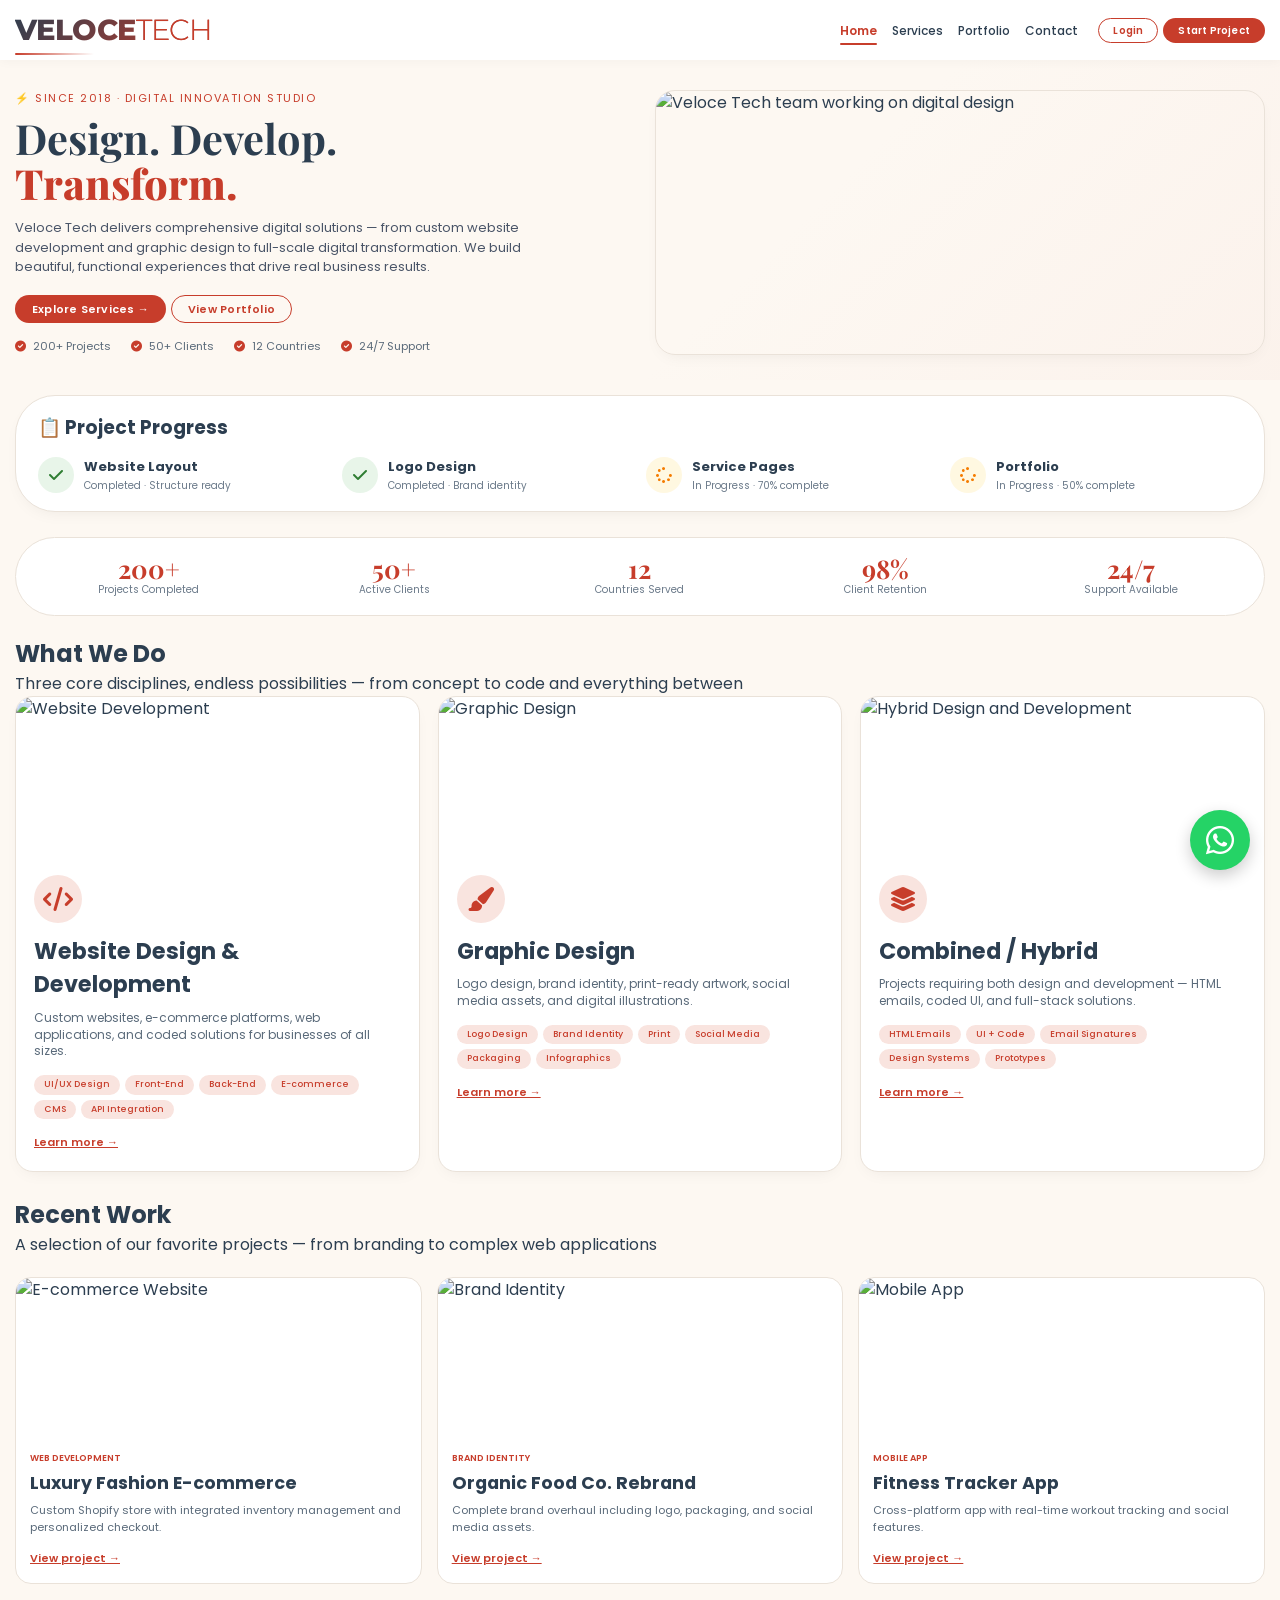
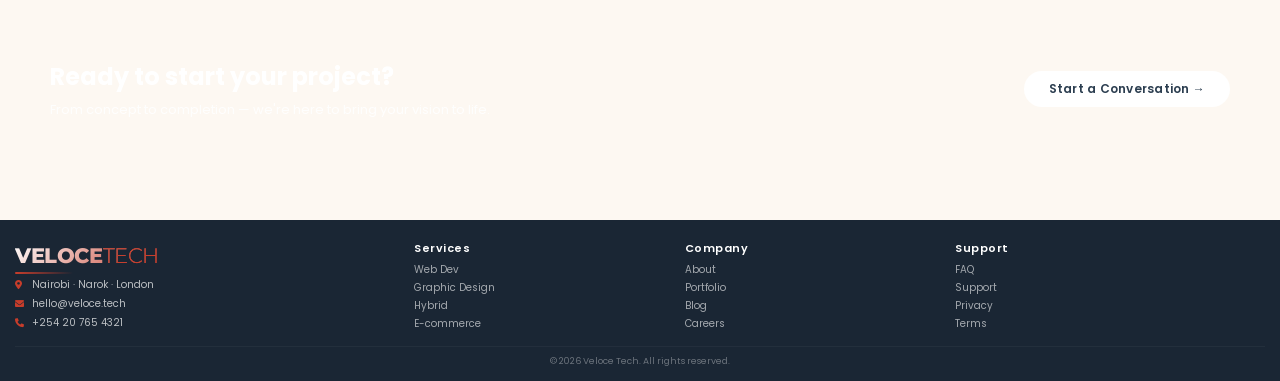
==== index.html @ 1301f6d7 "Add files via upload" ====
<!DOCTYPE html>
<html lang="en">
<head>
    <meta charset="UTF-8">
    <meta name="viewport" content="width=device-width, initial-scale=1.0">
    <title>Veloce Tech · Digital Innovation Studio</title>
    <!-- Google Fonts -->
    <link rel="preconnect" href="https://fonts.googleapis.com">
    <link rel="preconnect" href="https://fonts.gstatic.com" crossorigin>
    <link href="https://fonts.googleapis.com/css2?family=Playfair+Display:wght@400;500;600;700;800&family=Poppins:wght@300;400;500;600;700&family=Montserrat:wght@300;400;500;600;800&display=swap" rel="stylesheet">
    <!-- Font Awesome Icons -->
    <link rel="stylesheet" href="https://cdnjs.cloudflare.com/ajax/libs/font-awesome/6.0.0-beta3/css/all.min.css">
    <!-- Shared CSS -->
    <link rel="stylesheet" href="style.css">
</head>
<body>
    <!-- HEADER -->
    <header class="header">
        <nav class="navbar">
            <a href="index.html" class="text-logo">VELOCE<span class="logo-accent">TECH</span></a>
            <div class="nav-menu" id="navMenu">
                <ul class="nav-links">
                    <li><a href="index.html" class="active">Home</a></li>
                    <li><a href="services.html">Services</a></li>
                    <li><a href="portfolio.html">Portfolio</a></li>
                    <li><a href="contact.html">Contact</a></li>
                </ul>
                <div class="nav-buttons">
                    <a href="#" class="btn btn-outline btn-small">Login</a>
                    <a href="#" class="btn btn-primary btn-small">Start Project</a>
                </div>
            </div>
            <div class="hamburger" id="hamburger">
                <span class="bar"></span>
                <span class="bar"></span>
                <span class="bar"></span>
            </div>
        </nav>
    </header>

    <main>
        <!-- HERO SECTION -->
        <section class="hero">
            <div class="container hero-grid">
                <div class="hero-content">
                    <span class="hero-pre">⚡ Since 2018 · Digital Innovation Studio</span>
                    <h1 class="hero-title">Design. Develop. <span class="title-accent">Transform.</span></h1>
                    <p class="hero-description">Veloce Tech delivers comprehensive digital solutions — from custom website development and graphic design to full-scale digital transformation. We build beautiful, functional experiences that drive real business results.</p>
                    <div class="hero-buttons">
                        <a href="services.html" class="btn btn-primary">Explore Services →</a>
                        <a href="portfolio.html" class="btn btn-outline">View Portfolio</a>
                    </div>
                    <div class="hero-stats">
                        <span><i class="fas fa-check-circle"></i> 200+ Projects</span>
                        <span><i class="fas fa-check-circle"></i> 50+ Clients</span>
                        <span><i class="fas fa-check-circle"></i> 12 Countries</span>
                        <span><i class="fas fa-check-circle"></i> 24/7 Support</span>
                    </div>
                </div>
                <div class="hero-image-container">
                    <img src="https://images.pexels.com/photos/3183150/pexels-photo-3183150.jpeg?auto=compress&cs=tinysrgb&w=1260&h=750&dpr=2" alt="Veloce Tech team working on digital design">
                </div>
            </div>
        </section>

        <!-- PROGRESS TRACKER -->
        <div class="container">
            <div class="progress-section">
                <h3 style="margin-bottom: 15px;">📋 Project Progress</h3>
                <div class="progress-grid">
                    <div class="progress-item">
                        <div class="progress-status done"><i class="fas fa-check"></i></div>
                        <div class="progress-content">
                            <h4>Website Layout</h4>
                            <p>Completed · Structure ready</p>
                        </div>
                    </div>
                    <div class="progress-item">
                        <div class="progress-status done"><i class="fas fa-check"></i></div>
                        <div class="progress-content">
                            <h4>Logo Design</h4>
                            <p>Completed · Brand identity</p>
                        </div>
                    </div>
                    <div class="progress-item">
                        <div class="progress-status in-progress"><i class="fas fa-spinner"></i></div>
                        <div class="progress-content">
                            <h4>Service Pages</h4>
                            <p>In Progress · 70% complete</p>
                        </div>
                    </div>
                    <div class="progress-item">
                        <div class="progress-status in-progress"><i class="fas fa-spinner"></i></div>
                        <div class="progress-content">
                            <h4>Portfolio</h4>
                            <p>In Progress · 50% complete</p>
                        </div>
                    </div>
                </div>
            </div>
        </div>

        <!-- STATS BAR -->
        <div class="container">
            <div class="stats-bar">
                <div class="stat-item">
                    <div class="stat-number">200+</div>
                    <div class="stat-label">Projects Completed</div>
                </div>
                <div class="stat-item">
                    <div class="stat-number">50+</div>
                    <div class="stat-label">Active Clients</div>
                </div>
                <div class="stat-item">
                    <div class="stat-number">12</div>
                    <div class="stat-label">Countries Served</div>
                </div>
                <div class="stat-item">
                    <div class="stat-number">98%</div>
                    <div class="stat-label">Client Retention</div>
                </div>
                <div class="stat-item">
                    <div class="stat-number">24/7</div>
                    <div class="stat-label">Support Available</div>
                </div>
            </div>
        </div>

        <!-- MAIN SERVICE CATEGORIES -->
        <section id="services" class="section">
            <div class="container">
                <div class="section-header">
                    <h2>What We Do</h2>
                    <p class="section-subtitle">Three core disciplines, endless possibilities — from concept to code and everything between</p>
                </div>
                <div class="main-categories">
                    <!-- Category 1 -->
                    <div class="category-card">
                        <div class="category-image">
                            <img src="https://images.pexels.com/photos/196644/pexels-photo-196644.jpeg?auto=compress&cs=tinysrgb&w=1260&h=750&dpr=2" alt="Website Development">
                        </div>
                        <div class="category-content">
                            <div class="category-icon"><i class="fas fa-code"></i></div>
                            <h3>Website Design & Development</h3>
                            <p class="category-desc">Custom websites, e-commerce platforms, web applications, and coded solutions for businesses of all sizes.</p>
                            <div class="service-tags">
                                <span class="service-tag">UI/UX Design</span>
                                <span class="service-tag">Front-End</span>
                                <span class="service-tag">Back-End</span>
                                <span class="service-tag">E-commerce</span>
                                <span class="service-tag">CMS</span>
                                <span class="service-tag">API Integration</span>
                            </div>
                            <a href="services.html" style="color: var(--brand-primary); font-weight: 600; font-size: 11px;">Learn more →</a>
                        </div>
                    </div>
                    <!-- Category 2 -->
                    <div class="category-card">
                        <div class="category-image">
                            <img src="https://images.pexels.com/photos/57690/pexels-photo-57690.jpeg?auto=compress&cs=tinysrgb&w=1260&h=750&dpr=2" alt="Graphic Design">
                        </div>
                        <div class="category-content">
                            <div class="category-icon"><i class="fas fa-paint-brush"></i></div>
                            <h3>Graphic Design</h3>
                            <p class="category-desc">Logo design, brand identity, print-ready artwork, social media assets, and digital illustrations.</p>
                            <div class="service-tags">
                                <span class="service-tag">Logo Design</span>
                                <span class="service-tag">Brand Identity</span>
                                <span class="service-tag">Print</span>
                                <span class="service-tag">Social Media</span>
                                <span class="service-tag">Packaging</span>
                                <span class="service-tag">Infographics</span>
                            </div>
                            <a href="services.html" style="color: var(--brand-primary); font-weight: 600; font-size: 11px;">Learn more →</a>
                        </div>
                    </div>
                    <!-- Category 3 -->
                    <div class="category-card">
                        <div class="category-image">
                            <img src="https://images.pexels.com/photos/1779487/pexels-photo-1779487.jpeg?auto=compress&cs=tinysrgb&w=1260&h=750&dpr=2" alt="Hybrid Design and Development">
                        </div>
                        <div class="category-content">
                            <div class="category-icon"><i class="fas fa-layer-group"></i></div>
                            <h3>Combined / Hybrid</h3>
                            <p class="category-desc">Projects requiring both design and development — HTML emails, coded UI, and full-stack solutions.</p>
                            <div class="service-tags">
                                <span class="service-tag">HTML Emails</span>
                                <span class="service-tag">UI + Code</span>
                                <span class="service-tag">Email Signatures</span>
                                <span class="service-tag">Design Systems</span>
                                <span class="service-tag">Prototypes</span>
                            </div>
                            <a href="services.html" style="color: var(--brand-primary); font-weight: 600; font-size: 11px;">Learn more →</a>
                        </div>
                    </div>
                </div>
            </div>
        </section>

        <!-- PORTFOLIO GALLERY -->
        <section id="portfolio" class="section">
            <div class="container">
                <div class="section-header">
                    <h2>Recent Work</h2>
                    <p class="section-subtitle">A selection of our favorite projects — from branding to complex web applications</p>
                </div>
                <div class="portfolio-grid">
                    <div class="portfolio-item">
                        <div class="portfolio-image">
                            <img src="https://images.pexels.com/photos/196644/pexels-photo-196644.jpeg?auto=compress&cs=tinysrgb&w=600" alt="E-commerce Website">
                        </div>
                        <div class="portfolio-content">
                            <div class="portfolio-category">Web Development</div>
                            <h4>Luxury Fashion E-commerce</h4>
                            <p>Custom Shopify store with integrated inventory management and personalized checkout.</p>
                            <a href="#" style="color: var(--brand-primary); font-weight: 600; font-size: 11px;">View project →</a>
                        </div>
                    </div>
                    <div class="portfolio-item">
                        <div class="portfolio-image">
                            <img src="https://images.pexels.com/photos/57690/pexels-photo-57690.jpeg?auto=compress&cs=tinysrgb&w=600" alt="Brand Identity">
                        </div>
                        <div class="portfolio-content">
                            <div class="portfolio-category">Brand Identity</div>
                            <h4>Organic Food Co. Rebrand</h4>
                            <p>Complete brand overhaul including logo, packaging, and social media assets.</p>
                            <a href="#" style="color: var(--brand-primary); font-weight: 600; font-size: 11px;">View project →</a>
                        </div>
                    </div>
                    <div class="portfolio-item">
                        <div class="portfolio-image">
                            <img src="https://images.pexels.com/photos/1181671/pexels-photo-1181671.jpeg?auto=compress&cs=tinysrgb&w=600" alt="Mobile App">
                        </div>
                        <div class="portfolio-content">
                            <div class="portfolio-category">Mobile App</div>
                            <h4>Fitness Tracker App</h4>
                            <p>Cross-platform app with real-time workout tracking and social features.</p>
                            <a href="#" style="color: var(--brand-primary); font-weight: 600; font-size: 11px;">View project →</a>
                        </div>
                    </div>
                </div>
            </div>
        </section>

        <!-- CTA SECTION -->
        <section style="padding: 20px 0 35px;">
            <div class="container">
                <div style="background: linear-gradient(135deg, var(--text-primary) 0%, #1a2b38 100%); color: white; padding: 35px; border-radius: 40px; display: flex; justify-content: space-between; align-items: center; flex-wrap: wrap; gap: 15px; background-image: url('https://images.pexels.com/photos/3183150/pexels-photo-3183150.jpeg?auto=compress&cs=tinysrgb&w=1260&h=750&dpr=2'); background-size: cover; background-position: center; background-blend-mode: overlay;">
                    <div>
                        <h3 style="color: white; font-size: 1.5rem; margin-bottom: 5px;">Ready to start your project?</h3>
                        <p style="opacity: 0.9; font-size: 13px;">From concept to completion — we're here to bring your vision to life.</p>
                    </div>
                    <a href="contact.html" class="btn btn-primary btn-large" style="background-color: white; color: var(--text-primary);">Start a Conversation →</a>
                </div>
            </div>
        </section>
    </main>

    <!-- FOOTER -->
    <footer class="footer">
        <div class="container">
            <div class="footer-grid">
                <div class="footer-col">
                    <a href="index.html" class="text-logo" style="font-size: 1.3rem;">VELOCE<span class="logo-accent">TECH</span></a>
                    <div class="footer-contact-item">
                        <i class="fas fa-map-marker-alt"></i>
                        <span>Nairobi · Narok · London</span>
                    </div>
                    <div class="footer-contact-item">
                        <i class="fas fa-envelope"></i>
                        <span>hello@veloce.tech</span>
                    </div>
                    <div class="footer-contact-item">
                        <i class="fas fa-phone"></i>
                        <span>+254 20 765 4321</span>
                    </div>
                </div>
                <div class="footer-col">
                    <h4>Services</h4>
                    <ul class="footer-links">
                        <li><a href="services.html">Web Dev</a></li>
                        <li><a href="services.html">Graphic Design</a></li>
                        <li><a href="services.html">Hybrid</a></li>
                        <li><a href="services.html">E-commerce</a></li>
                    </ul>
                </div>
                <div class="footer-col">
                    <h4>Company</h4>
                    <ul class="footer-links">
                        <li><a href="#">About</a></li>
                        <li><a href="portfolio.html">Portfolio</a></li>
                        <li><a href="#">Blog</a></li>
                        <li><a href="#">Careers</a></li>
                    </ul>
                </div>
                <div class="footer-col">
                    <h4>Support</h4>
                    <ul class="footer-links">
                        <li><a href="#">FAQ</a></li>
                        <li><a href="#">Support</a></li>
                        <li><a href="#">Privacy</a></li>
                        <li><a href="#">Terms</a></li>
                    </ul>
                </div>
            </div>
            <div class="footer-bottom">
                <p>© 2026 Veloce Tech. All rights reserved.</p>
            </div>
        </div>
    </footer>

    <!-- FLOATING WHATSAPP ICON -->
    <a href="https://wa.me/1234567890" class="whatsapp-float" target="_blank" rel="noopener noreferrer">
        <i class="fab fa-whatsapp"></i>
    </a>

    <!-- Shared JavaScript -->
    <script src="script.js" defer></script>
</body>
</html>
---- style.css ----
/* ========== RESET & VARIABLES ========== */
* {
    margin: 0;
    padding: 0;
    box-sizing: border-box;
}

:root {
    --bg-primary: #FDF8F2;
    --text-primary: #2C3E50;
    --brand-primary: #C73D2B;
    --brand-light: #e64d3a;
    --brand-soft: #f9e4df;
    --border-light: #eae2d9;
    --card-bg: #ffffff;
    --shadow-subtle: 0 6px 18px -8px rgba(0,0,0,0.08);
}

body {
    background: var(--bg-primary);
    font-family: 'Poppins', sans-serif;
    color: var(--text-primary);
    line-height: 1.5;
    font-weight: 400;
}

/* ========== HEADER ========== */
.header {
    background-color: #ffffff;
    position: sticky;
    top: 0;
    z-index: 1000;
    box-shadow: 0 2px 10px rgba(0,0,0,0.03);
    width: 100%;
}

.navbar {
    display: flex;
    justify-content: space-between;
    align-items: center;
    height: 60px;
    padding: 0 15px;
    max-width: 1400px;
    margin: 0 auto;
}

.text-logo {
    font-family: 'Montserrat', sans-serif;
    font-size: 1.8rem;
    font-weight: 800;
    letter-spacing: -0.02em;
    background: linear-gradient(135deg, var(--text-primary) 0%, var(--brand-primary) 100%);
    -webkit-background-clip: text;
    -webkit-text-fill-color: transparent;
    background-clip: text;
    position: relative;
    display: inline-block;
}

.text-logo::after {
    content: '';
    position: absolute;
    bottom: -3px;
    left: 0;
    width: 40%;
    height: 2px;
    background: linear-gradient(90deg, var(--brand-primary), transparent);
    border-radius: 2px;
}

.logo-accent {
    font-weight: 300;
    color: var(--brand-primary);
    background: none;
    -webkit-text-fill-color: var(--brand-primary);
}

.nav-menu {
    display: flex;
    align-items: center;
    gap: 20px;
}

.nav-links {
    display: flex;
    list-style: none;
    gap: 15px;
}

.nav-links a {
    font-size: 12px;
    font-weight: 500;
    padding: 4px 0;
    position: relative;
    white-space: nowrap;
    color: var(--text-primary);
    text-decoration: none;
    transition: color 0.2s;
}

.nav-links a:hover {
    color: var(--brand-primary);
}

.nav-links a.active {
    color: var(--brand-primary);
    font-weight: 600;
}

.nav-links a.active::after {
    content: '';
    position: absolute;
    bottom: -2px;
    left: 0;
    width: 100%;
    height: 2px;
    background-color: var(--brand-primary);
    border-radius: 2px;
}

.nav-buttons {
    display: flex;
    gap: 5px;
}

.btn {
    display: inline-flex;
    align-items: center;
    justify-content: center;
    padding: 5px 16px;
    font-size: 11px;
    font-weight: 600;
    border-radius: 30px;
    transition: all 0.2s ease;
    cursor: pointer;
    border: 1.5px solid transparent;
    letter-spacing: 0.02em;
    text-decoration: none;
}

.btn-small {
    padding: 4px 14px;
    font-size: 10px;
}

.btn-large {
    padding: 8px 24px;
    font-size: 12px;
}

.btn-primary {
    background-color: var(--brand-primary);
    color: white;
}

.btn-primary:hover {
    background-color: var(--brand-light);
    transform: translateY(-1px);
    box-shadow: 0 4px 10px rgba(199,61,43,0.2);
}

.btn-outline {
    background-color: transparent;
    border-color: var(--brand-primary);
    color: var(--brand-primary);
}

.btn-outline:hover {
    background-color: var(--brand-primary);
    color: white;
    transform: translateY(-1px);
}

.hamburger {
    display: none;
    cursor: pointer;
    flex-direction: column;
    gap: 4px;
}

.bar {
    width: 22px;
    height: 2px;
    background-color: var(--text-primary);
    border-radius: 2px;
    transition: all 0.3s ease;
}

/* ========== CONTAINER ========== */
.container {
    max-width: 1400px;
    margin: 0 auto;
    padding: 0 15px;
    width: 100%;
}

.page-wrap {
    max-width: 1400px;
    margin: 0 auto;
    padding: 2rem 1.5rem 2rem 1.5rem;
}

/* ========== HERO SECTION ========== */
.hero {
    padding: 30px 0 25px;
    background: linear-gradient(135deg, var(--bg-primary) 60%, rgba(199,61,43,0.03));
}

.hero-grid {
    display: grid;
    grid-template-columns: 1fr 1fr;
    gap: 30px;
    align-items: center;
}

.hero-content {
    max-width: 550px;
}

.hero-pre {
    font-size: 11px;
    text-transform: uppercase;
    letter-spacing: 1.5px;
    color: var(--brand-primary);
    margin-bottom: 8px;
    display: block;
}

.hero-title {
    font-family: 'Playfair Display', serif;
    font-size: 2.6rem;
    line-height: 1.1;
    margin-bottom: 12px;
}

.title-accent {
    color: var(--brand-primary);
    display: block;
    font-weight: 800;
}

.hero-description {
    font-size: 13px;
    color: #4a5568;
    margin-bottom: 18px;
    line-height: 1.5;
}

.hero-buttons {
    display: flex;
    gap: 5px;
    margin-bottom: 15px;
}

.hero-stats {
    display: flex;
    gap: 20px;
    font-size: 11px;
    color: #5a6a7a;
}

.hero-stats i {
    color: var(--brand-primary);
    margin-right: 4px;
}

.hero-image-container {
    border-radius: 20px;
    overflow: hidden;
    box-shadow: var(--shadow-subtle);
    border: 1px solid var(--border-light);
    height: 100%;
}

.hero-image-container img {
    width: 100%;
    height: 100%;
    object-fit: cover;
    transition: transform 0.5s ease;
}

.hero-image-container:hover img {
    transform: scale(1.03);
}

/* ========== PROGRESS SECTION ========== */
.progress-section {
    background-color: white;
    border-radius: 40px;
    padding: 18px 22px;
    margin: 15px 0 25px;
    border: 1px solid var(--border-light);
    box-shadow: var(--shadow-subtle);
}

.progress-grid {
    display: grid;
    grid-template-columns: repeat(4, 1fr);
    gap: 12px;
}

.progress-item {
    display: flex;
    align-items: center;
    gap: 10px;
}

.progress-status {
    width: 36px;
    height: 36px;
    border-radius: 50%;
    background-color: #e8f5e9;
    display: flex;
    align-items: center;
    justify-content: center;
    color: #2e7d32;
    font-size: 1rem;
}

.progress-status.done {
    background-color: #e8f5e9;
    color: #2e7d32;
}

.progress-status.in-progress {
    background-color: #fff8e1;
    color: #f57c00;
}

.progress-content h4 {
    margin-bottom: 2px;
    font-size: 13px;
}

.progress-content p {
    color: #6b7a8a;
    font-size: 10px;
}

/* ========== STATS BAR ========== */
.stats-bar {
    display: grid;
    grid-template-columns: repeat(5, 1fr);
    gap: 10px;
    background-color: white;
    padding: 18px 15px;
    border-radius: 40px;
    border: 1px solid var(--border-light);
    margin: 20px 0;
}

.stat-item {
    text-align: center;
}

.stat-number {
    font-family: 'Playfair Display', serif;
    font-size: 1.6rem;
    font-weight: 700;
    color: var(--brand-primary);
    line-height: 1;
}

.stat-label {
    font-size: 10px;
    color: #6b7a8a;
}

/* ========== MAIN CATEGORIES ========== */
.main-categories {
    display: grid;
    grid-template-columns: repeat(3, 1fr);
    gap: 18px;
    margin-bottom: 25px;
}

.category-card {
    background-color: white;
    border-radius: 18px;
    overflow: hidden;
    border: 1px solid var(--border-light);
    box-shadow: var(--shadow-subtle);
    transition: transform 0.3s ease;
}

.category-card:hover {
    transform: translateY(-3px);
}

.category-image {
    height: 160px;
    overflow: hidden;
}

.category-image img {
    width: 100%;
    height: 100%;
    object-fit: cover;
    transition: transform 0.5s ease;
}

.category-card:hover .category-image img {
    transform: scale(1.05);
}

.category-content {
    padding: 18px;
}

.category-icon {
    width: 48px;
    height: 48px;
    background-color: var(--brand-soft);
    border-radius: 50%;
    display: flex;
    align-items: center;
    justify-content: center;
    margin-bottom: 12px;
}

.category-icon i {
    font-size: 1.5rem;
    color: var(--brand-primary);
}

.category-content h3 {
    font-size: 1.4rem;
    margin-bottom: 8px;
}

.category-desc {
    color: #5a6a7a;
    margin-bottom: 15px;
    line-height: 1.4;
    font-size: 12px;
}

.service-tags {
    display: flex;
    flex-wrap: wrap;
    gap: 5px;
    margin: 10px 0;
}

.service-tag {
    background-color: var(--brand-soft);
    color: var(--brand-primary);
    padding: 3px 10px;
    border-radius: 30px;
    font-size: 9px;
    font-weight: 500;
}

/* ========== PORTFOLIO ========== */
.portfolio-grid {
    display: grid;
    grid-template-columns: repeat(3, 1fr);
    gap: 15px;
    margin: 20px 0;
}

.portfolio-item {
    background-color: white;
    border-radius: 16px;
    overflow: hidden;
    border: 1px solid var(--border-light);
    transition: transform 0.3s ease;
}

.portfolio-item:hover {
    transform: translateY(-2px);
    box-shadow: var(--shadow-subtle);
}

.portfolio-image {
    height: 160px;
    overflow: hidden;
}

.portfolio-image img {
    width: 100%;
    height: 100%;
    object-fit: cover;
    transition: transform 0.5s ease;
}

.portfolio-item:hover .portfolio-image img {
    transform: scale(1.05);
}

.portfolio-content {
    padding: 14px;
}

.portfolio-category {
    font-size: 9px;
    text-transform: uppercase;
    color: var(--brand-primary);
    font-weight: 600;
    margin-bottom: 4px;
}

.portfolio-content h4 {
    margin-bottom: 6px;
    font-size: 1.1rem;
}

.portfolio-content p {
    color: #5a6a7a;
    font-size: 11px;
    margin-bottom: 10px;
}

/* ========== FOOTER ========== */
.footer {
    background-color: #1a2634;
    color: rgba(255,255,255,0.7);
    padding: 20px 0 12px;
    font-size: 10px;
    margin-top: 30px;
}

.footer .container {
    max-width: 1400px;
    margin: 0 auto;
    padding: 0 15px;
}

.footer-grid {
    display: grid;
    grid-template-columns: 1.5fr 1fr 1fr 1.2fr;
    gap: 12px;
    margin-bottom: 12px;
}

.footer-col .text-logo {
    font-size: 1.3rem;
    margin-bottom: 6px;
    display: inline-block;
    background: linear-gradient(135deg, #fff, var(--brand-primary));
    -webkit-background-clip: text;
    -webkit-text-fill-color: transparent;
}

.footer-col h4 {
    color: white;
    font-family: 'Poppins', sans-serif;
    font-size: 11px;
    font-weight: 600;
    margin-bottom: 6px;
    letter-spacing: 0.5px;
}

.footer-links {
    list-style: none;
}

.footer-links li {
    margin-bottom: 3px;
}

.footer-links a {
    color: rgba(255,255,255,0.6);
    font-size: 10px;
    text-decoration: none;
    transition: color 0.2s;
}

.footer-links a:hover {
    color: var(--brand-primary);
}

.footer-contact-item {
    display: flex;
    align-items: center;
    gap: 5px;
    margin-bottom: 4px;
    font-size: 10px;
}

.footer-contact-item i {
    color: var(--brand-primary);
    font-size: 9px;
    width: 12px;
}

.footer-bottom {
    text-align: center;
    padding-top: 8px;
    border-top: 1px solid rgba(255,255,255,0.08);
    font-size: 9px;
    opacity: 0.5;
}

/* ========== WHATSAPP FLOAT ========== */
.whatsapp-float {
    position: fixed;
    bottom: 30px;
    right: 30px;
    background-color: #25D366;
    color: white;
    width: 60px;
    height: 60px;
    border-radius: 50%;
    display: flex;
    align-items: center;
    justify-content: center;
    font-size: 32px;
    box-shadow: 0 6px 16px rgba(0,0,0,0.2);
    transition: all 0.2s ease;
    z-index: 1000;
    text-decoration: none;
}

.whatsapp-float:hover {
    background-color: #20b859;
    transform: scale(1.1);
    box-shadow: 0 8px 20px rgba(0,0,0,0.3);
}

/* ========== SERVICES PAGE SPECIFIC ========== */
.about-company {
    margin-bottom: 2.5rem;
    background: white;
    border-radius: 28px;
    padding: 2rem 2.5rem;
    box-shadow: var(--shadow-subtle);
    border: 1px solid var(--border-light);
}

.about-company p {
    font-size: 1.05rem;
    line-height: 1.6;
    color: var(--text-primary);
    max-width: 900px;
    margin: 0 auto;
    text-align: center;
    font-weight: 300;
}

.about-company strong {
    color: var(--brand-primary);
    font-weight: 600;
}

.about-company .signature {
    margin-top: 1rem;
    font-family: 'Playfair Display', serif;
    font-size: 1rem;
    color: #8a9bb0;
    letter-spacing: 0.5px;
    text-align: center;
}

.category {
    margin-bottom: 2.5rem;
}

.category-title {
    display: flex;
    align-items: baseline;
    gap: 1rem;
    margin-bottom: 1.2rem;
}

.category-title h2 {
    font-family: 'Playfair Display', serif;
    font-size: 1.8rem;
    font-weight: 700;
    background: white;
    padding: 0.1rem 2rem 0.1rem 2rem;
    border-radius: 40px;
    box-shadow: var(--shadow-subtle);
    border: 1px solid var(--border-light);
    color: var(--text-primary);
}

.category-tag {
    background: var(--brand-soft);
    color: var(--brand-primary);
    font-size: 0.8rem;
    font-weight: 600;
    padding: 0.2rem 1.4rem;
    border-radius: 30px;
    border: 1px solid var(--border-light);
}

.service-grid {
    display: grid;
    grid-template-columns: repeat(auto-fit, minmax(200px, 1fr));
    gap: 0.8rem;
    margin-bottom: 1rem;
}

.service-card {
    background: var(--card-bg);
    border-radius: 20px;
    padding: 1rem;
    box-shadow: var(--shadow-subtle);
    border: 1px solid var(--border-light);
    transition: all 0.2s ease;
    cursor: pointer;
    display: flex;
    flex-direction: column;
    align-items: flex-start;
}

.service-card:hover {
    box-shadow: 0 12px 22px -10px rgba(199,61,43,0.25), 0 0 0 2px var(--brand-primary);
    transform: translateY(-2px);
    background: #ffffff;
}

.service-card.active {
    box-shadow: 0 12px 22px -10px rgba(199,61,43,0.4), 0 0 0 2px var(--brand-primary);
}

.card-image {
    width: 100%;
    height: 120px;
    border-radius: 16px;
    background-size: cover;
    background-position: center;
    margin-bottom: 0.8rem;
    border: 1px solid var(--border-light);
}

/* clean card images */
.card-img-d1 { background-image: url('https://images.unsplash.com/photo-1581291518633-83b4ebd1d83e?w=300&auto=format&fit=crop'); }
.card-img-d2 { background-image: url('https://images.unsplash.com/photo-1556742044-3c52d6e88c62?w=300&auto=format&fit=crop'); }
.card-img-d3 { background-image: url('https://images.unsplash.com/photo-1547658719-da2b51169166?w=300&auto=format&fit=crop'); }
.card-img-d4 { background-image: url('https://images.unsplash.com/photo-1461749280684-dccba630e2f6?w=300&auto=format&fit=crop'); }
.card-img-d5 { background-image: url('https://images.unsplash.com/photo-1520607162513-77705c0f0d4a?w=300&auto=format&fit=crop'); }
.card-img-d6 { background-image: url('https://images.unsplash.com/photo-1558494949-ef010cbdcc31?w=300&auto=format&fit=crop'); }
.card-img-d7 { background-image: url('https://images.unsplash.com/photo-1626785774573-4b799315345d?w=300&auto=format&fit=crop'); }
.card-img-d8 { background-image: url('https://images.unsplash.com/photo-1611162617213-7d7a39e9b1d7?w=300&auto=format&fit=crop'); }
.card-img-d9 { background-image: url('https://images.unsplash.com/photo-1585829365295-ab7cd400c167?w=300&auto=format&fit=crop'); }
.card-img-d10 { background-image: url('https://images.unsplash.com/photo-1586717791821-3f44a563fa4c?w=300&auto=format&fit=crop'); }
.card-img-d11 { background-image: url('https://images.unsplash.com/photo-1551650975-87deedd944c3?w=300&auto=format&fit=crop'); }
.card-img-d12 { background-image: url('https://images.unsplash.com/photo-1581291518633-83b4ebd1d83e?w=300&auto=format&fit=crop'); }

.service-card h3 {
    font-family: 'Poppins', sans-serif;
    font-size: 1.1rem;
    font-weight: 600;
    margin-bottom: 0.2rem;
    color: var(--text-primary);
}

.card-short {
    font-size: 0.75rem;
    color: #5e768b;
    margin-bottom: 0.6rem;
    line-height: 1.3;
    flex: 1;
}

.badge-group {
    display: flex;
    flex-wrap: wrap;
    gap: 0.2rem;
    margin-top: auto;
}

.badge {
    background: var(--brand-soft);
    color: var(--brand-primary);
    font-size: 0.6rem;
    font-weight: 600;
    padding: 0.15rem 0.6rem;
    border-radius: 20px;
    border: 1px solid var(--border-light);
}

.detail-panel {
    background: white;
    border-radius: 24px;
    padding: 1.5rem 2rem;
    box-shadow: var(--shadow-subtle);
    border: 1px solid var(--border-light);
    margin-top: 1rem;
    display: flex;
    align-items: flex-start;
    gap: 1.5rem;
}

.detail-content {
    flex: 1;
}

.detail-content h4 {
    font-family: 'Playfair Display', serif;
    font-size: 1.5rem;
    font-weight: 700;
    color: var(--text-primary);
    margin-bottom: 0.5rem;
    line-height: 1.2;
}

.detail-desc {
    font-size: 0.95rem;
    color: #405b72;
    margin-bottom: 0.8rem;
    max-width: 750px;
}

.detail-features {
    display: flex;
    flex-wrap: wrap;
    gap: 0.8rem 1.5rem;
}

.detail-features span {
    background: var(--brand-soft);
    padding: 0.2rem 1rem;
    border-radius: 30px;
    font-size: 0.8rem;
    color: var(--brand-primary);
    border: 1px solid var(--border-light);
    font-weight: 500;
}

.detail-image {
    width: 140px;
    height: 140px;
    border-radius: 24px;
    background-size: cover;
    background-position: center;
    background-color: var(--brand-soft);
    flex-shrink: 0;
    box-shadow: var(--shadow-subtle);
}

/* detail images with overlay */
.img-d1 { background-image: linear-gradient(135deg, rgba(199,61,43,0.85), rgba(199,61,43,0.6)), url('https://images.unsplash.com/photo-1581291518633-83b4ebd1d83e?w=300&auto=format&fit=crop'); }
.img-d2 { background-image: linear-gradient(135deg, rgba(199,61,43,0.85), rgba(199,61,43,0.6)), url('https://images.unsplash.com/photo-1556742044-3c52d6e88c62?w=300&auto=format&fit=crop'); }
.img-d3 { background-image: linear-gradient(135deg, rgba(199,61,43,0.85), rgba(199,61,43,0.6)), url('https://images.unsplash.com/photo-1547658719-da2b51169166?w=300&auto=format&fit=crop'); }
.img-d4 { background-image: linear-gradient(135deg, rgba(199,61,43,0.85), rgba(199,61,43,0.6)), url('https://images.unsplash.com/photo-1461749280684-dccba630e2f6?w=300&auto=format&fit=crop'); }
.img-d5 { background-image: linear-gradient(135deg, rgba(199,61,43,0.85), rgba(199,61,43,0.6)), url('https://images.unsplash.com/photo-1520607162513-77705c0f0d4a?w=300&auto=format&fit=crop'); }
.img-d6 { background-image: linear-gradient(135deg, rgba(199,61,43,0.85), rgba(199,61,43,0.6)), url('https://images.unsplash.com/photo-1558494949-ef010cbdcc31?w=300&auto=format&fit=crop'); }
.img-d7 { background-image: linear-gradient(135deg, rgba(199,61,43,0.85), rgba(199,61,43,0.6)), url('https://images.unsplash.com/photo-1626785774573-4b799315345d?w=300&auto=format&fit=crop'); }
.img-d8 { background-image: linear-gradient(135deg, rgba(199,61,43,0.85), rgba(199,61,43,0.6)), url('https://images.unsplash.com/photo-1611162617213-7d7a39e9b1d7?w=300&auto=format&fit=crop'); }
.img-d9 { background-image: linear-gradient(135deg, rgba(199,61,43,0.85), rgba(199,61,43,0.6)), url('https://images.unsplash.com/photo-1585829365295-ab7cd400c167?w=300&auto=format&fit=crop'); }
.img-d10 { background-image: linear-gradient(135deg, rgba(199,61,43,0.85), rgba(199,61,43,0.6)), url('https://images.unsplash.com/photo-1586717791821-3f44a563fa4c?w=300&auto=format&fit=crop'); }
.img-d11 { background-image: linear-gradient(135deg, rgba(199,61,43,0.85), rgba(199,61,43,0.6)), url('https://images.unsplash.com/photo-1551650975-87deedd944c3?w=300&auto=format&fit=crop'); }
.img-d12 { background-image: linear-gradient(135deg, rgba(199,61,43,0.85), rgba(199,61,43,0.6)), url('https://images.unsplash.com/photo-1581291518633-83b4ebd1d83e?w=300&auto=format&fit=crop'); }

.progress-row {
    display: flex;
    justify-content: flex-end;
    gap: 1.5rem;
    margin-top: 0.8rem;
    font-size: 0.7rem;
    color: #6f869b;
}

/* ========== CONTACT PAGE SPECIFIC ========== */
.page-header {
    margin-bottom: 2rem;
}

.page-header h1 {
    font-family: 'Playfair Display', serif;
    font-size: 2.6rem;
    font-weight: 800;
    color: var(--text-primary);
    position: relative;
    display: inline-block;
}

.page-header h1::after {
    content: '';
    position: absolute;
    bottom: 0;
    left: 0;
    width: 60px;
    height: 3px;
    background: var(--brand-primary);
    border-radius: 4px;
}

.page-header .sub {
    font-size: 1rem;
    color: #5a6e82;
    border-left: 4px solid var(--brand-soft);
    padding-left: 1rem;
    font-weight: 300;
    margin-top: 0.3rem;
}

.contact-grid {
    display: grid;
    grid-template-columns: 1fr 1fr;
    gap: 2rem;
    margin-bottom: 2.5rem;
}

.contact-info {
    background: white;
    border-radius: 28px;
    padding: 2rem;
    box-shadow: var(--shadow-subtle);
    border: 1px solid var(--border-light);
}

.contact-info h2 {
    font-family: 'Playfair Display', serif;
    font-size: 1.8rem;
    font-weight: 700;
    margin-bottom: 1.5rem;
    color: var(--text-primary);
}

.branch-grid {
    display: grid;
    grid-template-columns: 1fr 1fr;
    gap: 1.5rem;
    margin-bottom: 1.5rem;
}

.branch-item {
    background: var(--brand-soft);
    border-radius: 20px;
    padding: 1.2rem;
}

.branch-item h4 {
    font-family: 'Poppins', sans-serif;
    font-size: 1.1rem;
    font-weight: 600;
    margin-bottom: 0.8rem;
    color: var(--brand-primary);
    display: flex;
    align-items: center;
    gap: 0.5rem;
}

.branch-detail {
    display: flex;
    align-items: flex-start;
    gap: 0.6rem;
    margin-bottom: 0.6rem;
    font-size: 0.85rem;
    color: var(--text-primary);
}

.branch-detail i {
    width: 16px;
    color: var(--brand-primary);
    font-size: 0.9rem;
    margin-top: 2px;
}

.email-common {
    background: var(--brand-soft);
    border-radius: 20px;
    padding: 1.2rem;
    margin-top: 1rem;
}

.email-common .info-item {
    display: flex;
    align-items: center;
    gap: 1rem;
    margin-bottom: 0;
}

.info-icon {
    width: 40px;
    height: 40px;
    background: white;
    border-radius: 50%;
    display: flex;
    align-items: center;
    justify-content: center;
    color: var(--brand-primary);
    font-size: 1.2rem;
    flex-shrink: 0;
}

.info-content h4 {
    font-size: 1rem;
    font-weight: 600;
    margin-bottom: 0.2rem;
}

.info-content p {
    color: #5e768b;
    font-size: 0.9rem;
}

.social-links {
    display: flex;
    gap: 0.8rem;
    margin-top: 1.5rem;
    justify-content: center;
}

.social-links a {
    width: 40px;
    height: 40px;
    background: var(--brand-soft);
    border-radius: 50%;
    display: flex;
    align-items: center;
    justify-content: center;
    color: var(--brand-primary);
    font-size: 1.2rem;
    transition: all 0.2s;
    text-decoration: none;
}

.social-links a:hover {
    background: var(--brand-primary);
    color: white;
    transform: translateY(-2px);
}

.contact-form {
    background: white;
    border-radius: 28px;
    padding: 2rem;
    box-shadow: var(--shadow-subtle);
    border: 1px solid var(--border-light);
}

.contact-form h2 {
    font-family: 'Playfair Display', serif;
    font-size: 1.8rem;
    font-weight: 700;
    margin-bottom: 1.2rem;
    color: var(--text-primary);
}

.form-group {
    margin-bottom: 1.2rem;
}

.form-group label {
    display: block;
    font-size: 0.8rem;
    font-weight: 500;
    margin-bottom: 0.3rem;
    color: var(--text-primary);
}

.form-group input,
.form-group textarea {
    width: 100%;
    padding: 0.8rem 1rem;
    border: 1px solid var(--border-light);
    border-radius: 16px;
    font-family: 'Poppins', sans-serif;
    font-size: 0.9rem;
    transition: all 0.2s;
    background: #fafafa;
}

.form-group input:focus,
.form-group textarea:focus {
    outline: none;
    border-color: var(--brand-primary);
    box-shadow: 0 0 0 3px rgba(199,61,43,0.1);
}

.form-group textarea {
    min-height: 120px;
    resize: vertical;
}

.btn-submit {
    background: var(--brand-primary);
    color: white;
    border: none;
    padding: 0.8rem 2rem;
    font-size: 0.9rem;
    font-weight: 600;
    border-radius: 30px;
    cursor: pointer;
    transition: all 0.2s;
    width: 100%;
}

.btn-submit:hover {
    background: var(--brand-light);
    transform: translateY(-2px);
    box-shadow: 0 4px 12px rgba(199,61,43,0.3);
}

.map-container {
    background: white;
    border-radius: 28px;
    padding: 1.5rem;
    box-shadow: var(--shadow-subtle);
    border: 1px solid var(--border-light);
    margin-bottom: 2.5rem;
}

.map-grid {
    display: grid;
    grid-template-columns: 1fr 1fr;
    gap: 1.5rem;
}

.map-item {
    border-radius: 20px;
    overflow: hidden;
    box-shadow: 0 4px 12px rgba(0,0,0,0.05);
}

.map-embed {
    width: 100%;
    height: 250px;
    border: 0;
    display: block;
}

.map-label {
    background: var(--brand-primary);
    color: white;
    padding: 0.5rem;
    text-align: center;
    font-weight: 500;
    font-size: 0.9rem;
}

.map-label i {
    margin-right: 0.3rem;
}

/* ========== RESPONSIVE ========== */
@media (max-width: 900px) {
    .navbar {
        position: relative;
    }
    .hamburger {
        display: flex;
    }
    .nav-menu {
        position: absolute;
        top: 60px;
        left: 0;
        width: 100%;
        background-color: white;
        flex-direction: column;
        padding: 15px;
        gap: 15px;
        box-shadow: 0 10px 20px rgba(0,0,0,0.05);
        border-top: 1px solid var(--border-light);
        display: none;
    }
    .nav-menu.active {
        display: flex;
    }
    .nav-links {
        flex-direction: column;
        align-items: center;
        gap: 12px;
    }
    .nav-buttons {
        width: 100%;
        justify-content: center;
    }

    .hero-grid,
    .contact-grid,
    .map-grid {
        grid-template-columns: 1fr;
    }

    .progress-grid,
    .stats-bar,
    .main-categories,
    .portfolio-grid,
    .branch-grid {
        grid-template-columns: 1fr;
    }

    .whatsapp-float {
        bottom: 20px;
        right: 20px;
        width: 50px;
        height: 50px;
        font-size: 28px;
    }
}

@media (max-width: 600px) {
    .text-logo { font-size: 1.5rem; }
    .footer-grid { grid-template-columns: 1fr; }
    .page-header h1 { font-size: 2rem; }
    .about-company { padding: 1.5rem; }
}
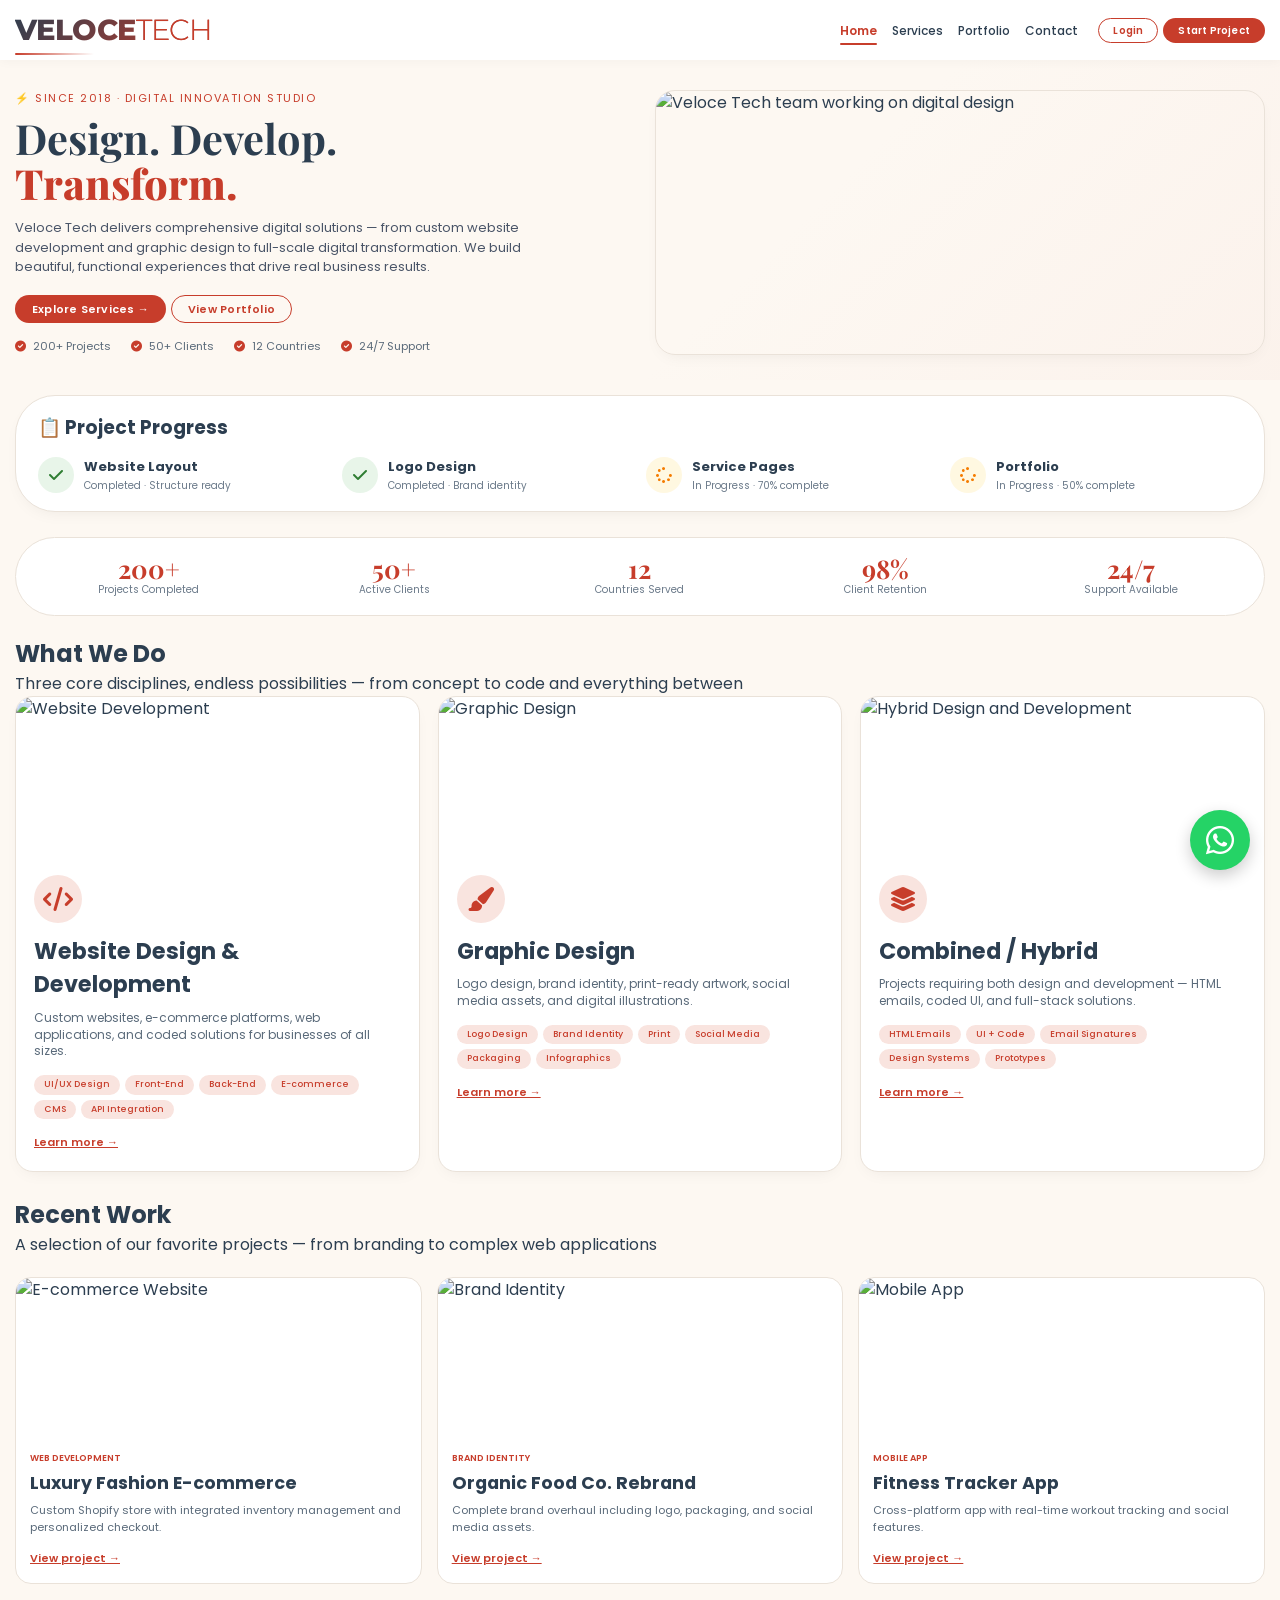
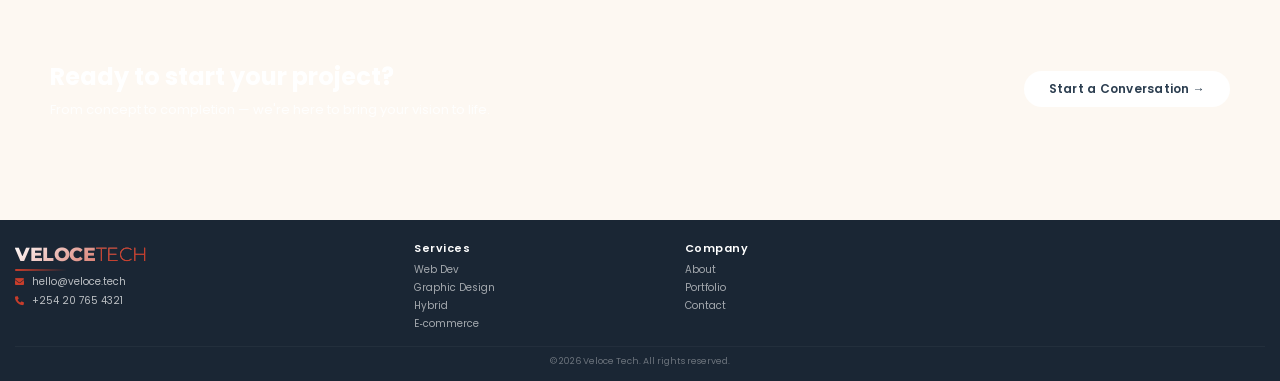
==== commit 28b79a6d: "Fix HTML formatting and structure" ====
--- a/index.html
+++ b/index.html
@@ -257,15 +257,13 @@
     </main>
 
     <!-- FOOTER -->
+       <!-- FOOTER - Compact version -->
     <footer class="footer">
         <div class="container">
             <div class="footer-grid">
+                <!-- Column 1: Brand & Contact -->
                 <div class="footer-col">
-                    <a href="index.html" class="text-logo" style="font-size: 1.3rem;">VELOCE<span class="logo-accent">TECH</span></a>
-                    <div class="footer-contact-item">
-                        <i class="fas fa-map-marker-alt"></i>
-                        <span>Nairobi · Narok · London</span>
-                    </div>
+                    <a href="index.html" class="text-logo" style="font-size: 1.2rem;">VELOCE<span class="logo-accent">TECH</span></a>
                     <div class="footer-contact-item">
                         <i class="fas fa-envelope"></i>
                         <span>hello@veloce.tech</span>
@@ -275,34 +273,30 @@
                         <span>+254 20 765 4321</span>
                     </div>
                 </div>
+
+                <!-- Column 2: Services (compact) -->
                 <div class="footer-col">
                     <h4>Services</h4>
                     <ul class="footer-links">
                         <li><a href="services.html">Web Dev</a></li>
                         <li><a href="services.html">Graphic Design</a></li>
                         <li><a href="services.html">Hybrid</a></li>
-                        <li><a href="services.html">E-commerce</a></li>
+                        <li><a href="services.html">E‑commerce</a></li>
                     </ul>
                 </div>
+
+                <!-- Column 3: Company (essential links) -->
                 <div class="footer-col">
                     <h4>Company</h4>
                     <ul class="footer-links">
                         <li><a href="#">About</a></li>
                         <li><a href="portfolio.html">Portfolio</a></li>
-                        <li><a href="#">Blog</a></li>
-                        <li><a href="#">Careers</a></li>
+                        <li><a href="contact.html">Contact</a></li>
                     </ul>
                 </div>
-                <div class="footer-col">
-                    <h4>Support</h4>
-                    <ul class="footer-links">
-                        <li><a href="#">FAQ</a></li>
-                        <li><a href="#">Support</a></li>
-                        <li><a href="#">Privacy</a></li>
-                        <li><a href="#">Terms</a></li>
-                    </ul>
-                </div>
-            </div>
+            </div>
+
+            <!-- Simple copyright line -->
             <div class="footer-bottom">
                 <p>© 2026 Veloce Tech. All rights reserved.</p>
             </div>
@@ -317,4 +311,4 @@
     <!-- Shared JavaScript -->
     <script src="script.js" defer></script>
 </body>
-</html>+</html>
